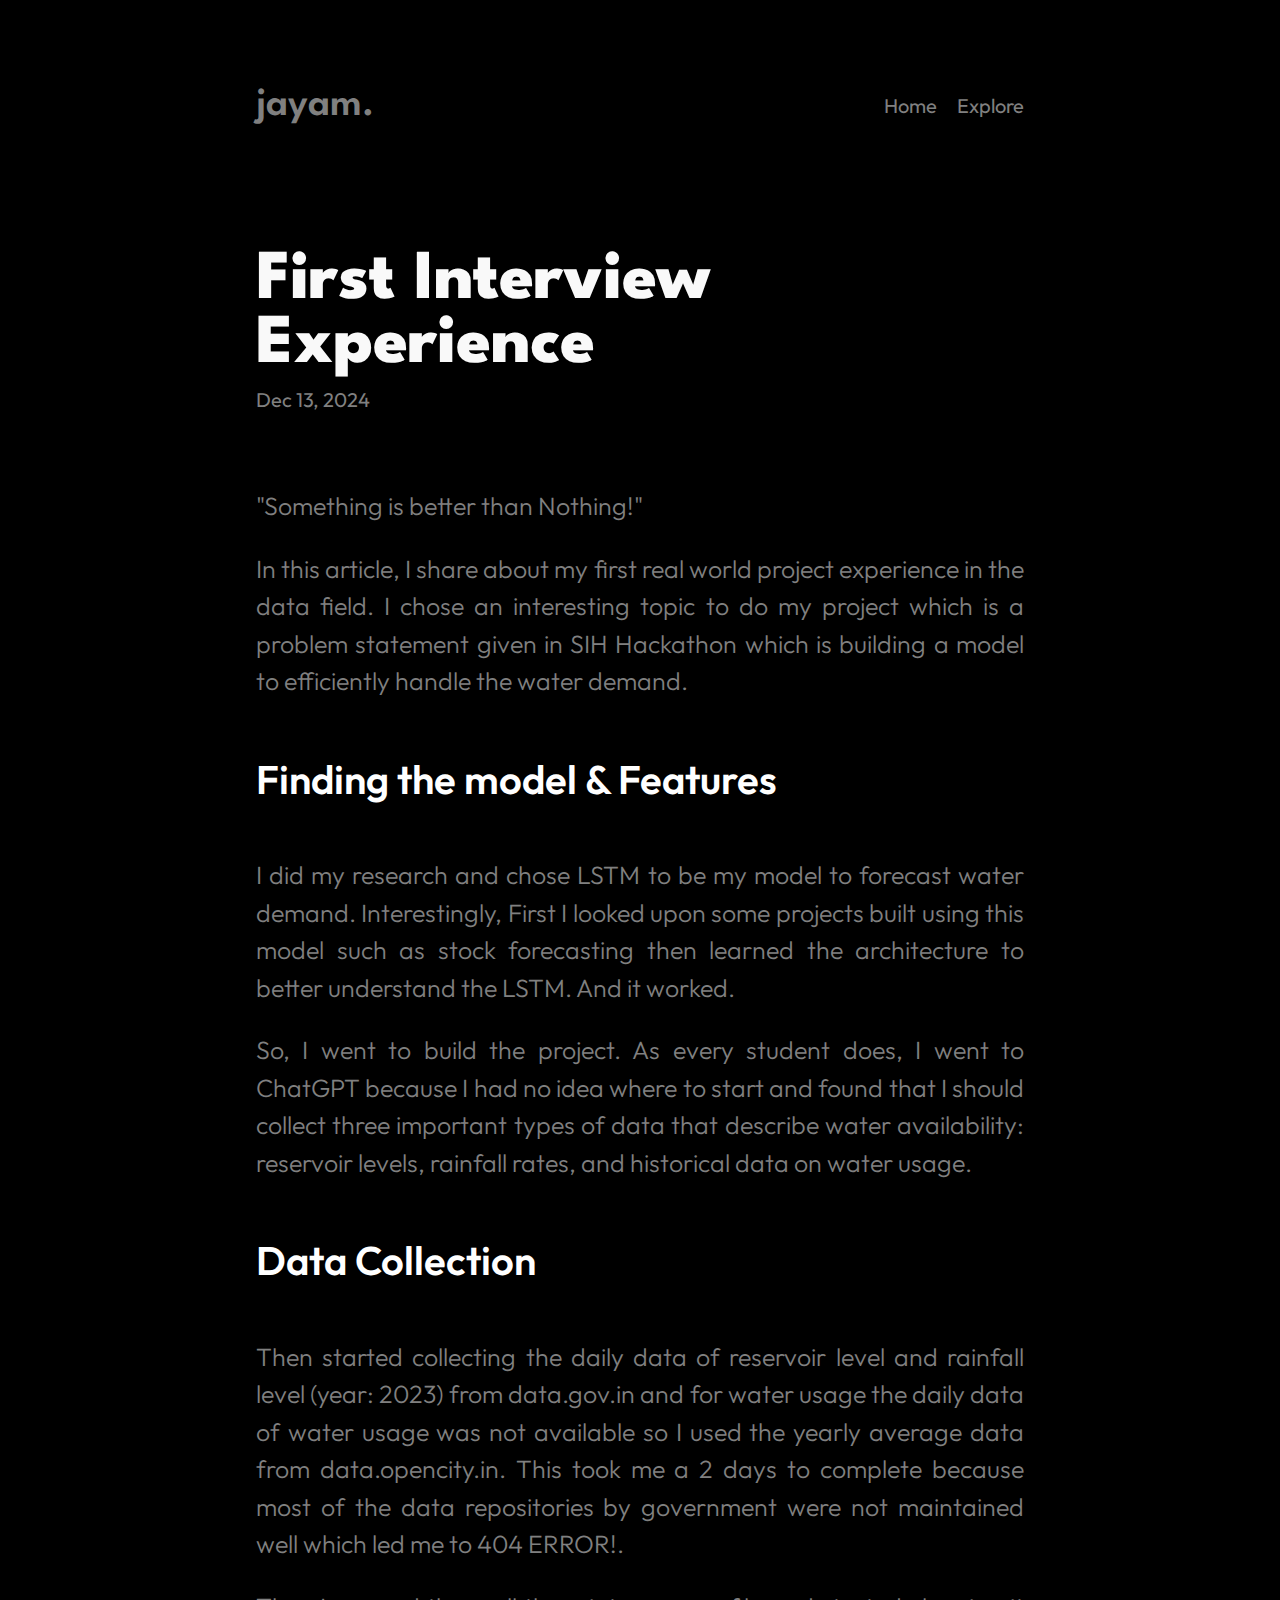
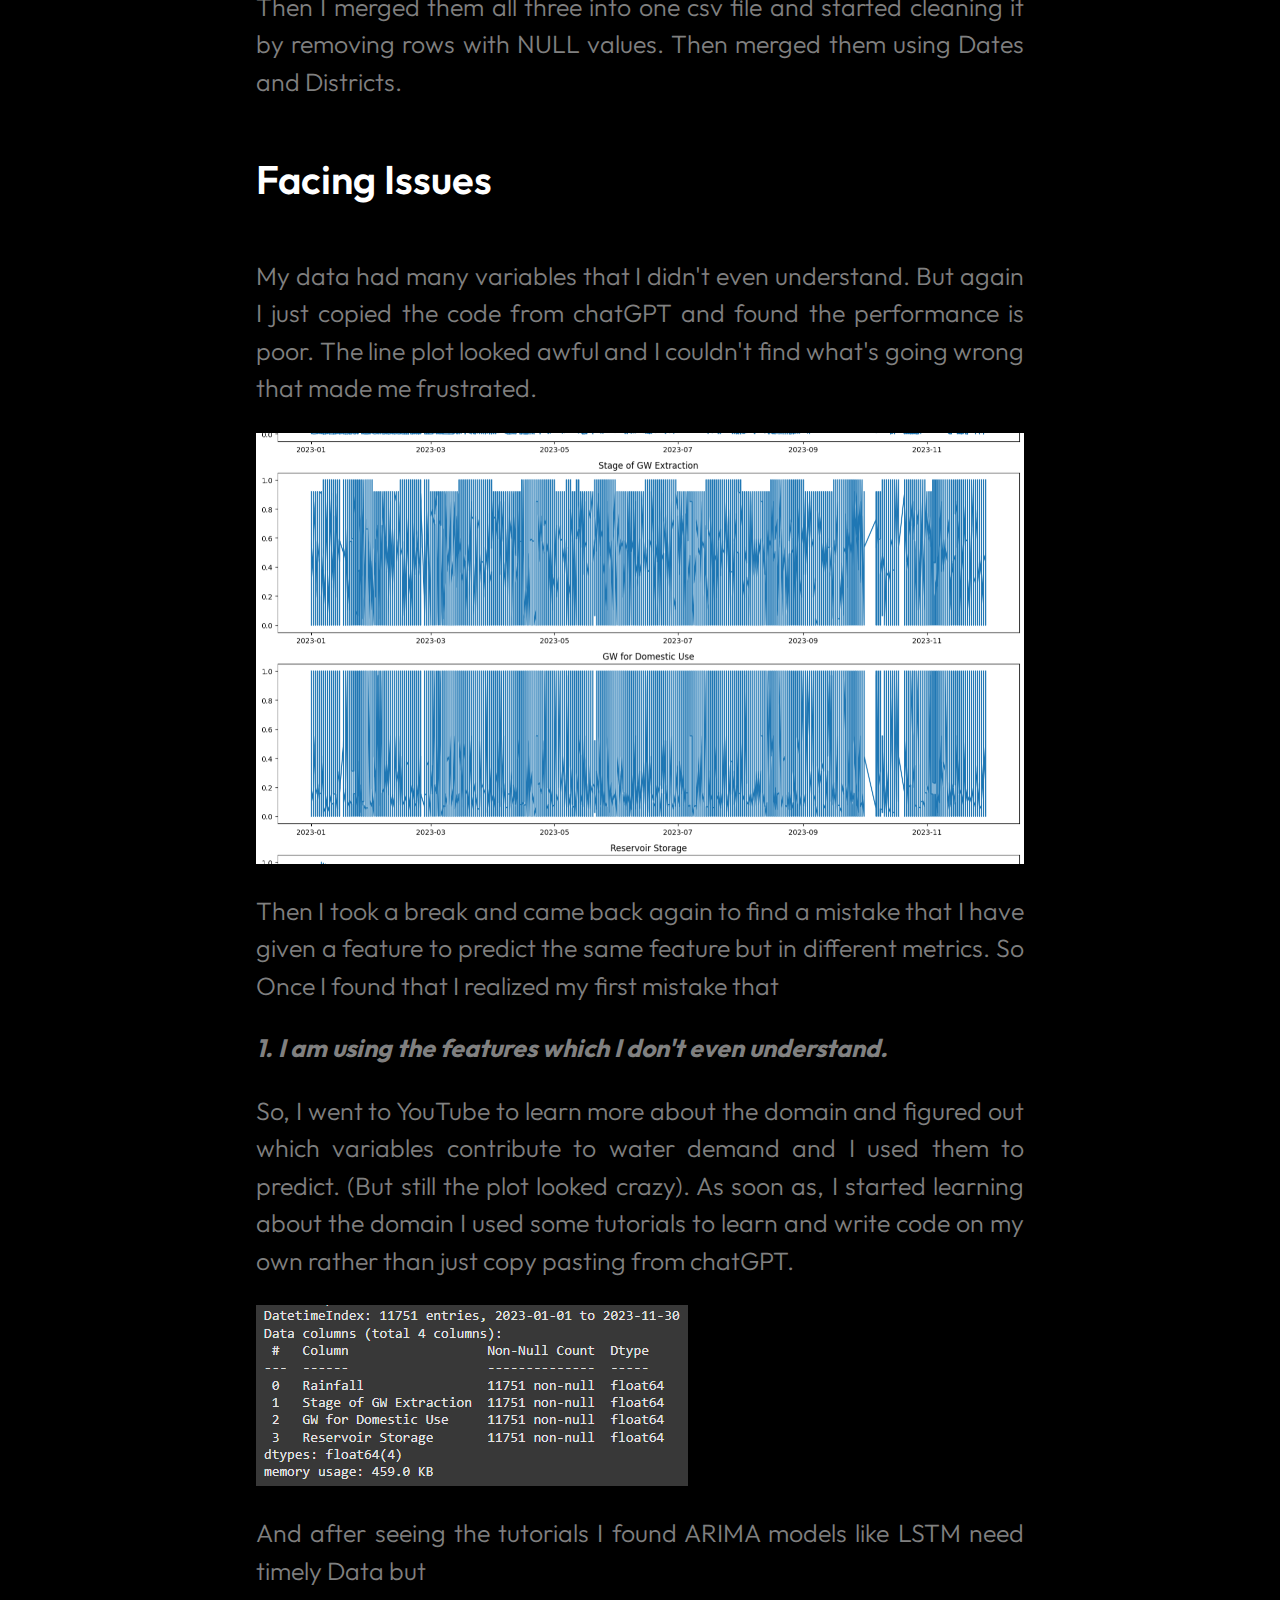
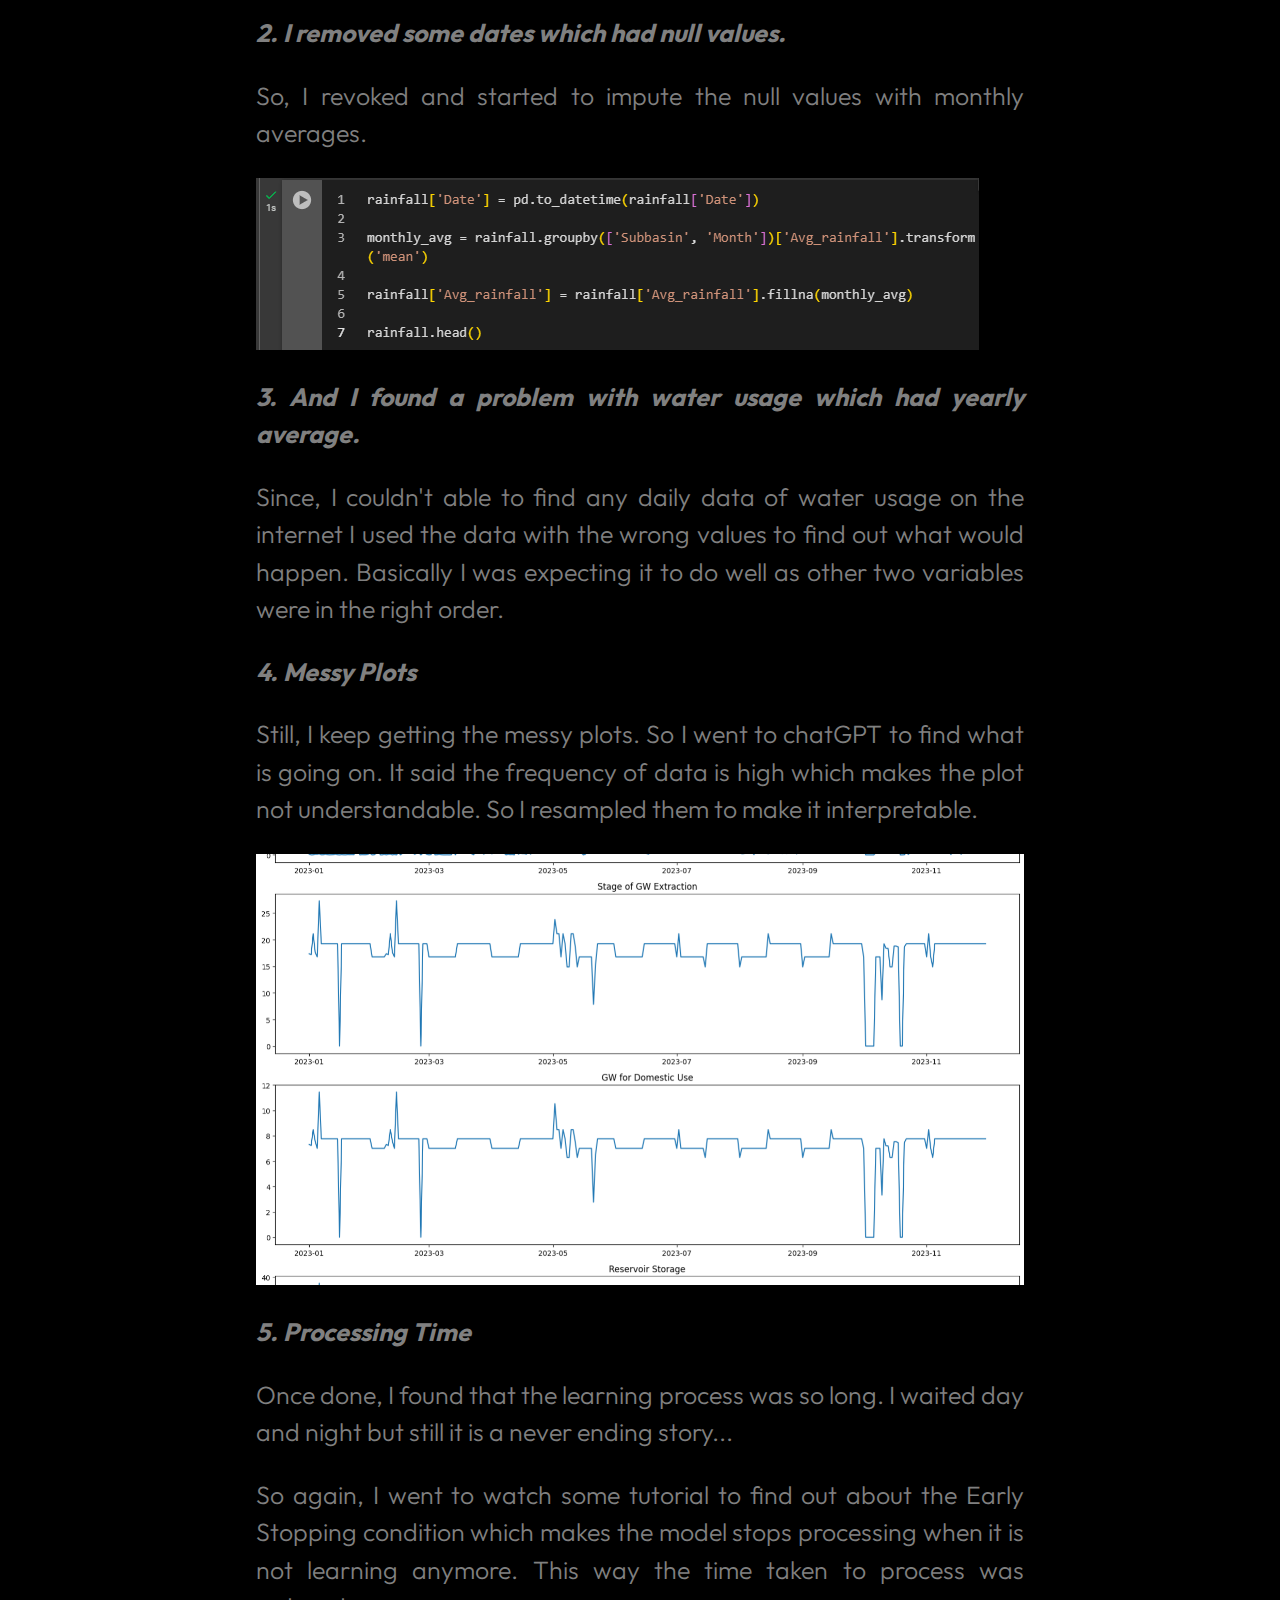
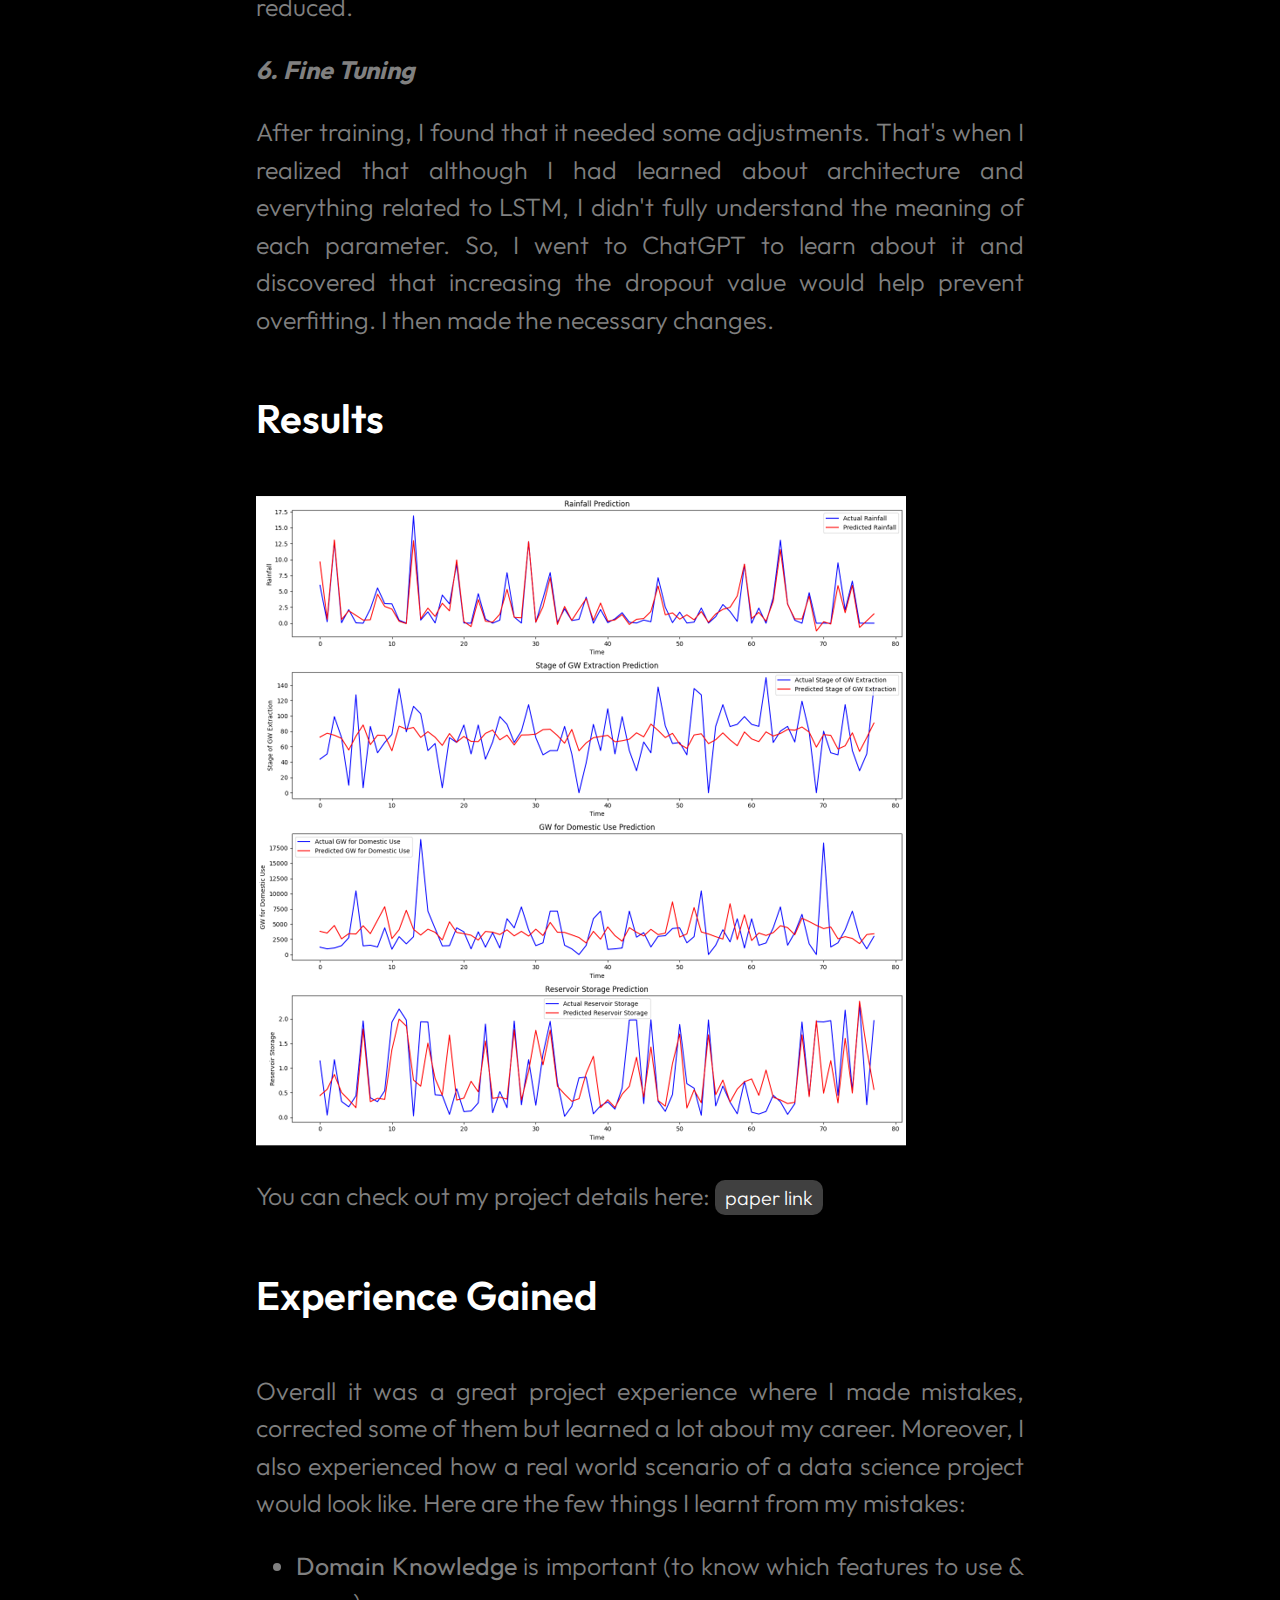
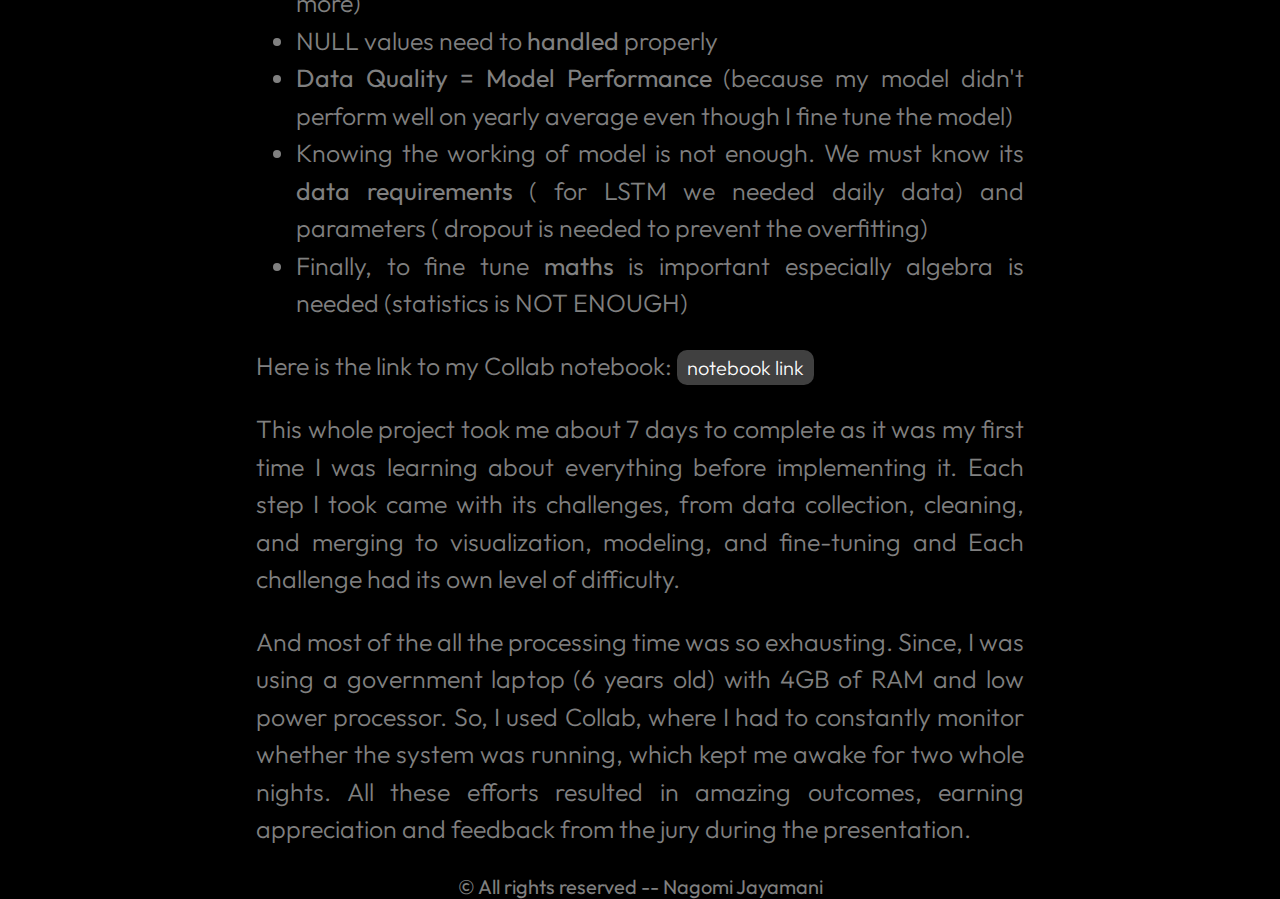
==== blog1.html @ cb50346b "blog site created with one blog" ====
<!DOCTYPE html>
<html lang="en">
  <head>
    <meta charset="UTF-8" />
    <meta http-equiv="X-UA-Compatible" content="IE=edge" />
    <meta name="viewport" content="width=device-width, initial-scale=1.0" />
    <title>Personal Blog</title>
    <link rel="stylesheet" href="blogstyle.css" />
    <link rel="preconnect" href="https://fonts.googleapis.com" />
    <link rel="preconnect" href="https://fonts.gstatic.com" crossorigin />
    <link
      href="https://fonts.googleapis.com/css2?family=League+Spartan:wght@100..900&display=swap"
      rel="stylesheet"
    />
    <link rel="preconnect" href="https://fonts.googleapis.com" />
    <link rel="preconnect" href="https://fonts.gstatic.com" crossorigin />
    <link
      href="https://fonts.googleapis.com/css2?family=Outfit:wght@100..900&display=swap"
      rel="stylesheet"
    />
  </head>
  <body>
    <!-- header -->
    <div class="head-container">
      <div class="head-logo">
        <p>jayam.</p>
      </div>
      <div class="head-nav">
        <div><a href="index.html">Home</a></div>
        <div><a href="#">Explore</a></div>
      </div>
    </div>
    <br />

    <!-- Hero Section -->
    <div class="hero-section">
      <div>
        <h3>First Interview Experience</h3>
        <h5>Dec 13, 2024</h5>
      </div>
    </div>

    <!-- blog content -->
    <div class="blog-content">
      <p>"Something is better than Nothing!"</p>
      <p>
        In this article, I share about my first real world project experience in
        the data field. I chose an interesting topic to do my project which is a
        problem statement given in SIH Hackathon which is building a model to
        efficiently handle the water demand.
      </p>
      <h4>Finding the model & Features</h4>
      <p>
        I did my research and chose LSTM to be my model to forecast water
        demand. Interestingly, First I looked upon some projects built using
        this model such as stock forecasting then learned the architecture to
        better understand the LSTM. And it worked.
      </p>
      <p>
        So, I went to build the project. As every student does, I went to
        ChatGPT because I had no idea where to start and found that I should
        collect three important types of data that describe water availability:
        reservoir levels, rainfall rates, and historical data on water usage.
      </p>
      <h4>Data Collection</h4>
      <p>
        Then started collecting the daily data of reservoir level and rainfall
        level (year: 2023) from data.gov.in and for water usage the daily data
        of water usage was not available so I used the yearly average data from
        data.opencity.in. This took me a 2 days to complete because most of the
        data repositories by government were not maintained well which led me to
        404 ERROR!.
      </p>
      <p>
        Then I merged them all three into one csv file and started cleaning it
        by removing rows with NULL values. Then merged them using Dates and
        Districts.
      </p>
      <h4>Facing Issues</h4>
      <p>
        My data had many variables that I didn't even understand. But again I
        just copied the code from chatGPT and found the performance is poor. The
        line plot looked awful and I couldn't find what's going wrong that made
        me frustrated.
      </p>
      <img src="Images/blog1-1.png" alt="Visualization of Data" />
      <p>
        Then I took a break and came back again to find a mistake that I have
        given a feature to predict the same feature but in different metrics. So
        Once I found that I realized my first mistake that
      </p>
      <p><i>1. I am using the features which I don't even understand.</i></p>
      <p>
        So, I went to YouTube to learn more about the domain and figured out
        which variables contribute to water demand and I used them to predict.
        (But still the plot looked crazy). As soon as, I started learning about
        the domain I used some tutorials to learn and write code on my own
        rather than just copy pasting from chatGPT.
      </p>
      <img src="Images/blog1-2.png" alt="Variables Chosen" />
      <p>
        And after seeing the tutorials I found ARIMA models like LSTM need
        timely Data but
      </p>
      <p><i>2. I removed some dates which had null values.</i></p>
      <p>
        So, I revoked and started to impute the null values with monthly
        averages.
      </p>
      <img src="Images/blog1-3.png" alt="Imputing the null values" />
      <p>
        <i
          >3. And I found a problem with water usage which had yearly average.
        </i>
      </p>
      <p>
        Since, I couldn't able to find any daily data of water usage on the
        internet I used the data with the wrong values to find out what would
        happen. Basically I was expecting it to do well as other two variables
        were in the right order.
      </p>
      <p><i>4. Messy Plots</i></p>
      <p>
        Still, I keep getting the messy plots. So I went to chatGPT to find what
        is going on. It said the frequency of data is high which makes the plot
        not understandable. So I resampled them to make it interpretable.
      </p>
      <img src="Images/blog1-4.png" alt="Visualization after resampling" />
      <p><i>5. Processing Time</i></p>
      <p>
        Once done, I found that the learning process was so long. I waited day
        and night but still it is a never ending story...
      </p>
      <p>
        So again, I went to watch some tutorial to find out about the Early
        Stopping condition which makes the model stops processing when it is not
        learning anymore. This way the time taken to process was reduced.
      </p>
      <p><i>6. Fine Tuning</i></p>
      <p>
        After training, I found that it needed some adjustments. That's when I
        realized that although I had learned about architecture and everything
        related to LSTM, I didn't fully understand the meaning of each
        parameter. So, I went to ChatGPT to learn about it and discovered that
        increasing the dropout value would help prevent overfitting. I then made
        the necessary changes.
      </p>
      <h4>Results</h4>
      <img
        src="Images/blog1-5.png"
        alt="Final Visualization of Predicted vs Actual values"
      />
      <p>
        You can check out my project details here:
        <a
          href="https://docs.google.com/document/d/1LUvqaOyDRsD4XnsKpf3Jtbsvpgd3QElW/edit?usp=drivesdk&ouid=116672525624405574901&rtpof=true&sd=true"
          >paper link</a
        >
      </p>
      <h4>Experience Gained</h4>
      <p>
        Overall it was a great project experience where I made mistakes,
        corrected some of them but learned a lot about my career. Moreover, I
        also experienced how a real world scenario of a data science project
        would look like. Here are the few things I learnt from my mistakes:
      </p>
      <ul>
        <li>
          <b>Domain Knowledge</b> is important (to know which features to use &
          more)
        </li>
        <li>NULL values need to <b>handled</b> properly</li>
        <li>
          <b>Data Quality = Model Performance</b> (because my model didn't
          perform well on yearly average even though I fine tune the model)
        </li>
        <li>
          Knowing the working of model is not enough. We must know its
          <b>data requirements</b> ( for LSTM we needed daily data) and
          parameters ( dropout is needed to prevent the overfitting)
        </li>
        <li>
          Finally, to fine tune <b>maths</b> is important especially algebra is
          needed (statistics is NOT ENOUGH)
        </li>
      </ul>
      <p>
        Here is the link to my Collab notebook:
        <a
          href="https://colab.research.google.com/drive/1l26h5JBRYJVJGTUxDxJNHChWYraMZCLe?usp=sharing"
          >notebook link</a
        >
      </p>
      <p>
        This whole project took me about 7 days to complete as it was my first
        time I was learning about everything before implementing it. Each step I
        took came with its challenges, from data collection, cleaning, and
        merging to visualization, modeling, and fine-tuning and Each challenge
        had its own level of difficulty.
      </p>
      <p>
        And most of the all the processing time was so exhausting. Since, I was
        using a government laptop (6 years old) with 4GB of RAM and low power
        processor. So, I used Collab, where I had to constantly monitor whether
        the system was running, which kept me awake for two whole nights. All
        these efforts resulted in amazing outcomes, earning appreciation and
        feedback from the jury during the presentation.
      </p>
    </div>
    <footer>
      <p>&copy; All rights reserved -- Nagomi Jayamani</p>
    </footer>
  </body>
</html>
---- blogstyle.css ----
body {
  margin: 0;
  padding: 3% 20%;
  background-color: black;
  height: 100vh;
  color: white;
  font-family: Outfit, Arial, Helvetica, sans-serif;
}

/* header */

.head-logo {
  font-family: "League Spartan";
  font-size: 40px;
  font-weight: 600;
  color: grey;
}

.head-container {
  display: flex;
  justify-content: space-between;
  align-items: center;
  height: 15%;
}

.head-nav {
  display: flex;
  gap: 20px;
}

.head-nav a {
  text-decoration: none;
  color: grey;
  font-size: 20px;
}

.head-nav a:hover {
  color: rgba(255, 255, 255, 0.978);
}

@media (max-width: 780px) {
  body {
    padding: 1% 2%;
  }
  .head-logo {
    font-size: 30px;
    font-weight: 500;
  }
  .head-nav {
    gap: 15px;
  }
  .head-nav a {
    font-size: 18px;
  }
}
/* hero section */

.hero-section {
  height: 30%;
  display: flex;
  align-items: center;
}

.hero-section h3 {
  color: rgba(255, 255, 255, 0.978);
  font-family: "League Spartan";
  font-size: 70px;
  padding-top: 5%;
  font-weight: 800;
  margin: 0;
}

.hero-section h5 {
  margin-top: 10px;
  font-weight: 400;
  font-size: 20px;
  color: grey;
}

@media (max-width: 780px) {
  .hero-section h3 {
    font-size: 50px;
    font-weight: 700;
  }
  .hero-section h5 {
    font-size: 15px;
  }
}

/* content section */

.blog-content p {
  color: grey;
  text-align: justify;
  font-size: 25px;
  font-weight: 300;
  line-height: 1.5em;
}

.blog-content li {
  color: grey;
  text-align: justify;
  font-size: 25px;
  font-weight: 300;
  line-height: 1.5em;
}

.blog-content h4 {
  font-size: 40px;
  font-weight: 580;
}

.blog-content img {
  max-width: 100%;
}

.blog-content a {
  background-color: rgba(128, 128, 128, 0.5);
  border-radius: 10px;
  color: rgba(255, 255, 255, 0.978);
  padding: 5px 10px;
  text-decoration: none;
  font-size: 20px;
}

.blog-content i {
  font-weight: 700;
}

@media (max-width: 780px) {
  .blog-content p,
  .blog-content li {
    font-size: 18px;
  }
  .blog-content h4 {
    font-size: 20px;
    font-weight: 350;
  }
  .blog-content a {
    font-size: 15px;
  }
}

/* footer section */
footer {
  text-align: center;
  color: grey;
  margin-bottom: 20px;
  margin-top: 20px;
  font-size: 20px;
}

@media (max-width: 780px) {
  footer {
    font-size: 18px;
    font-weight: 200;
  }
}
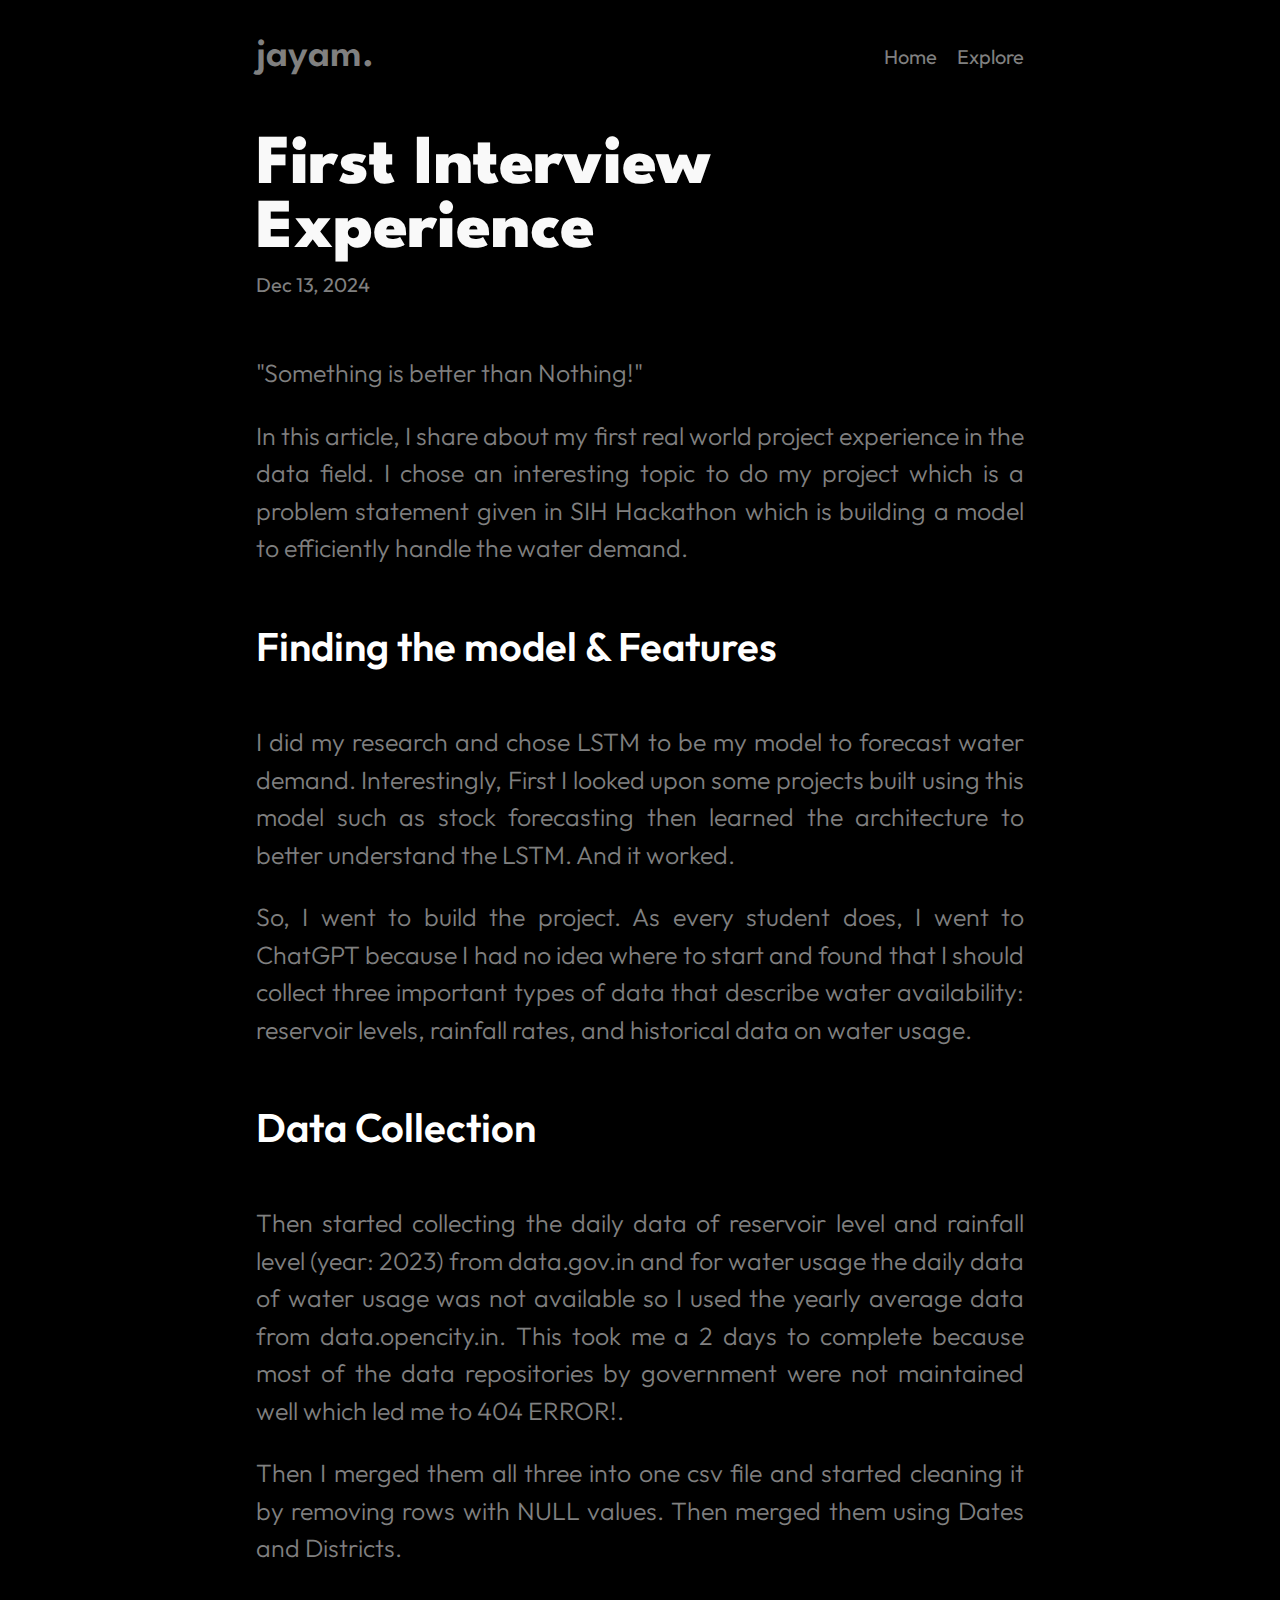
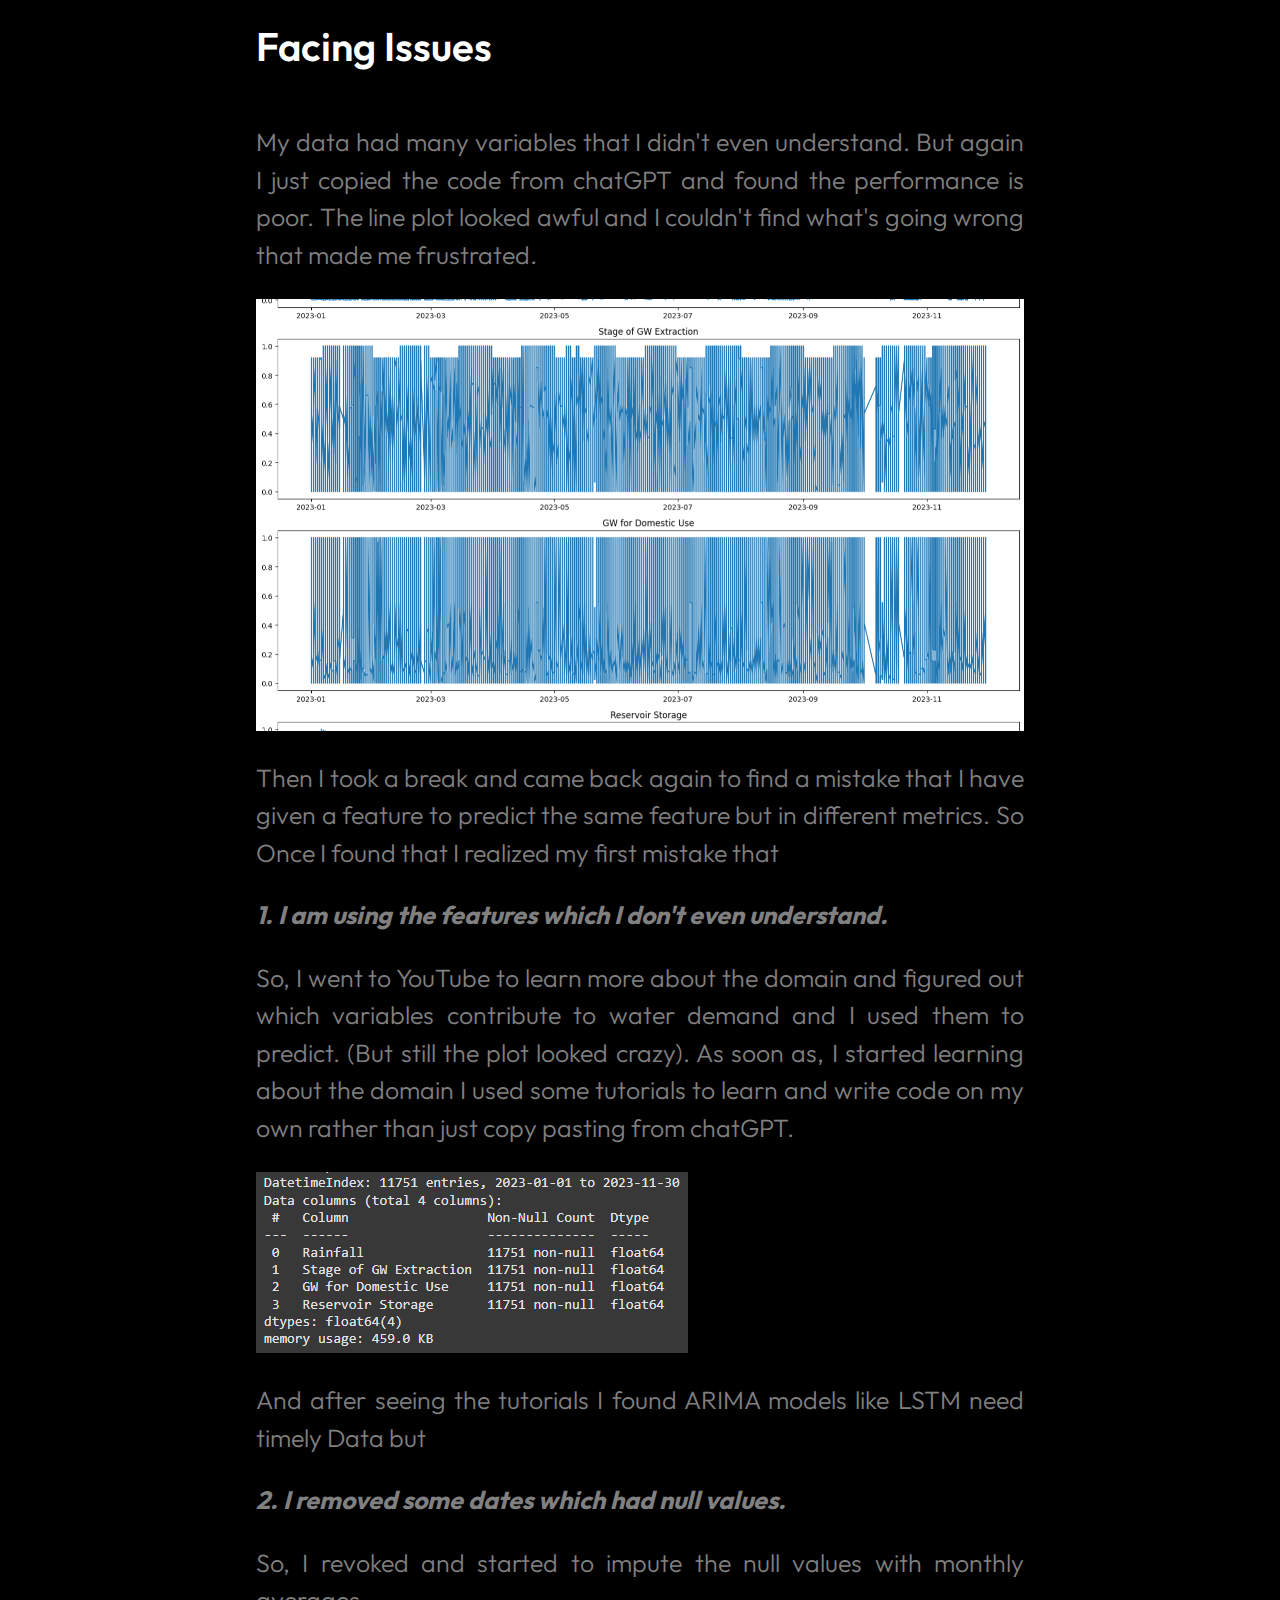
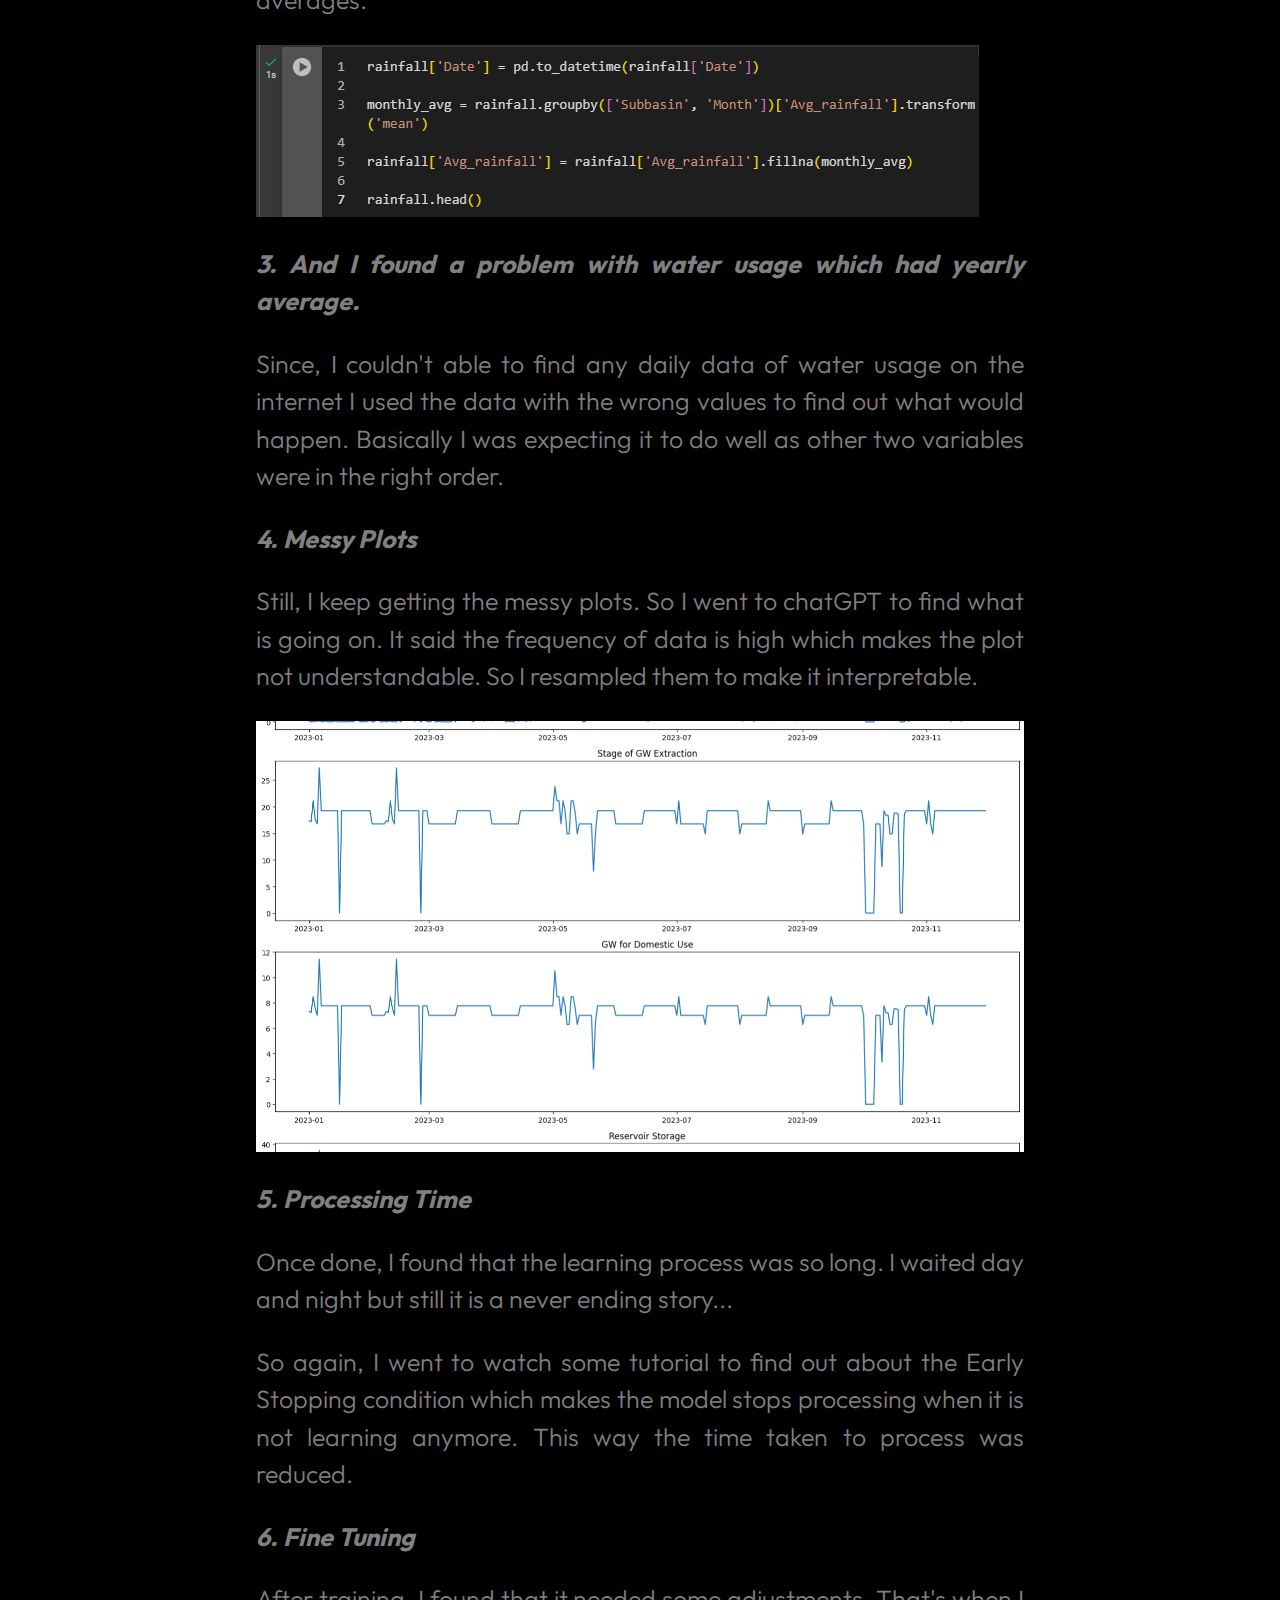
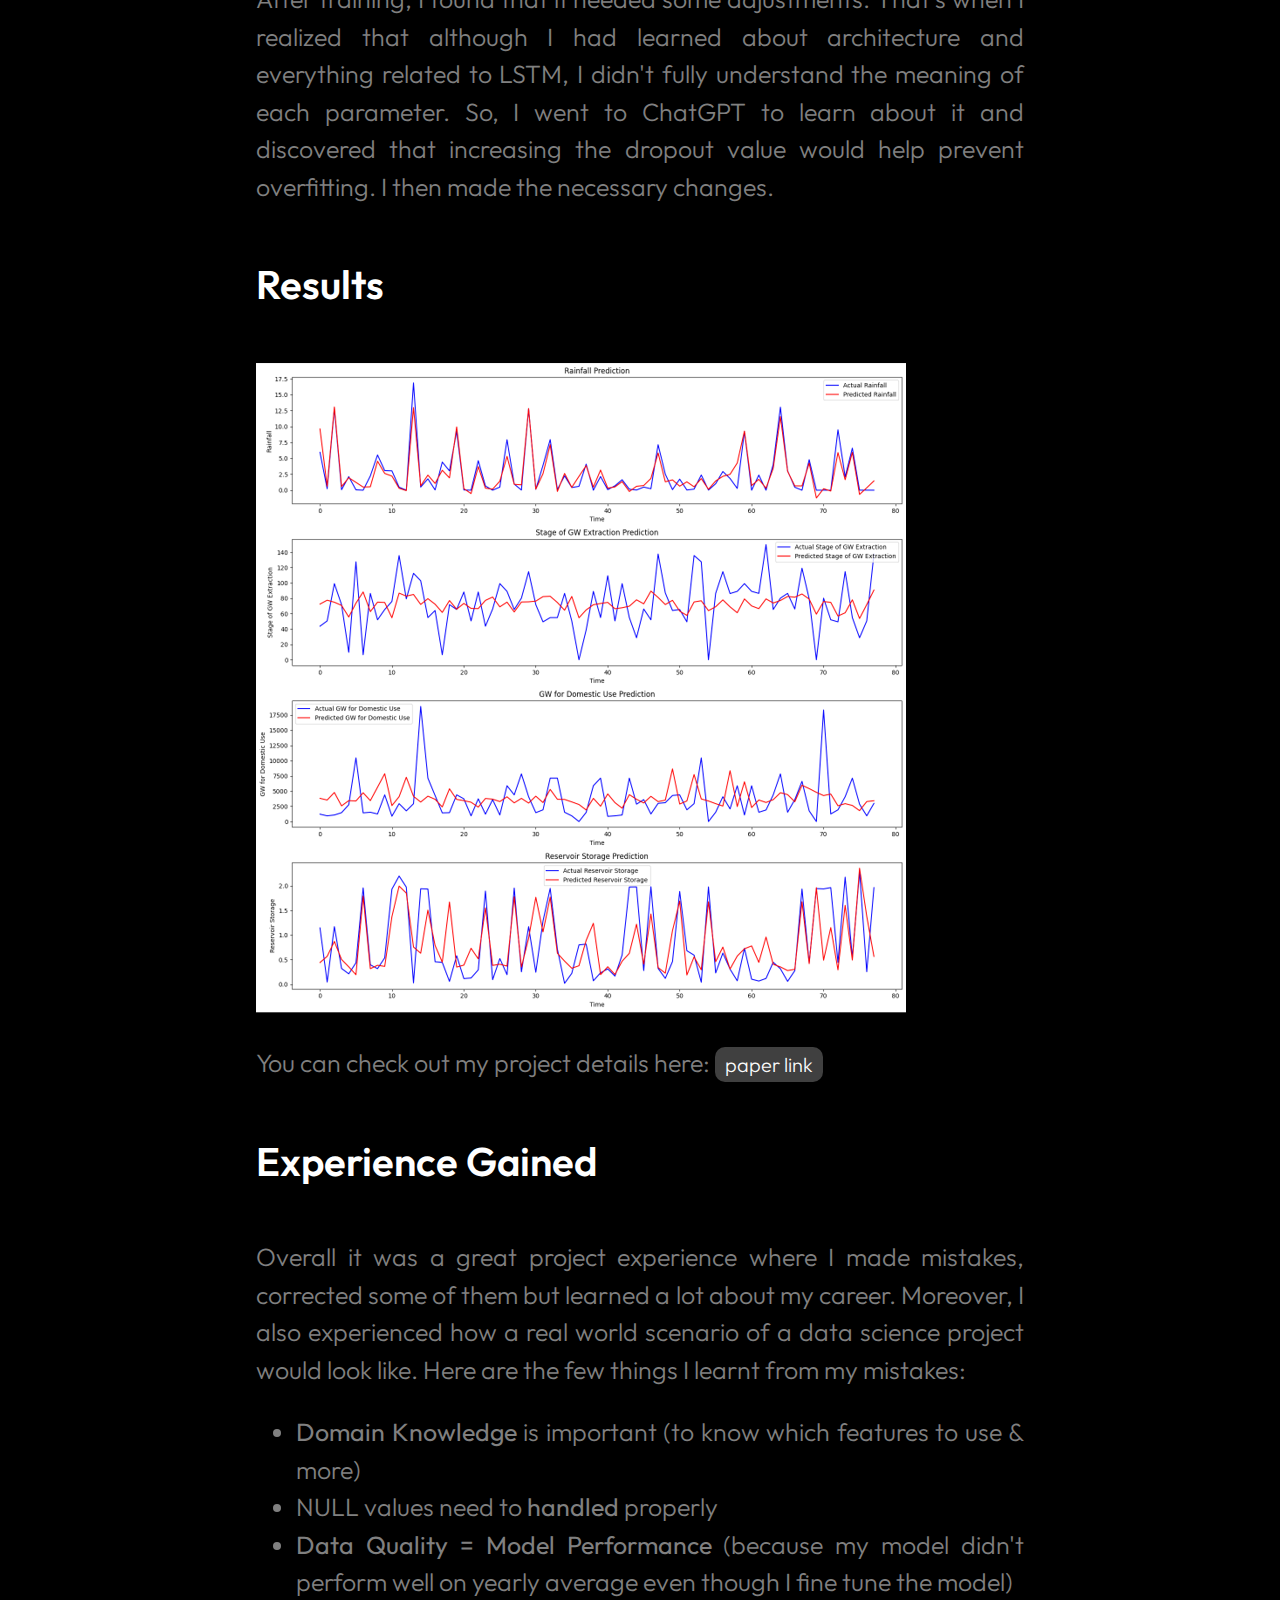
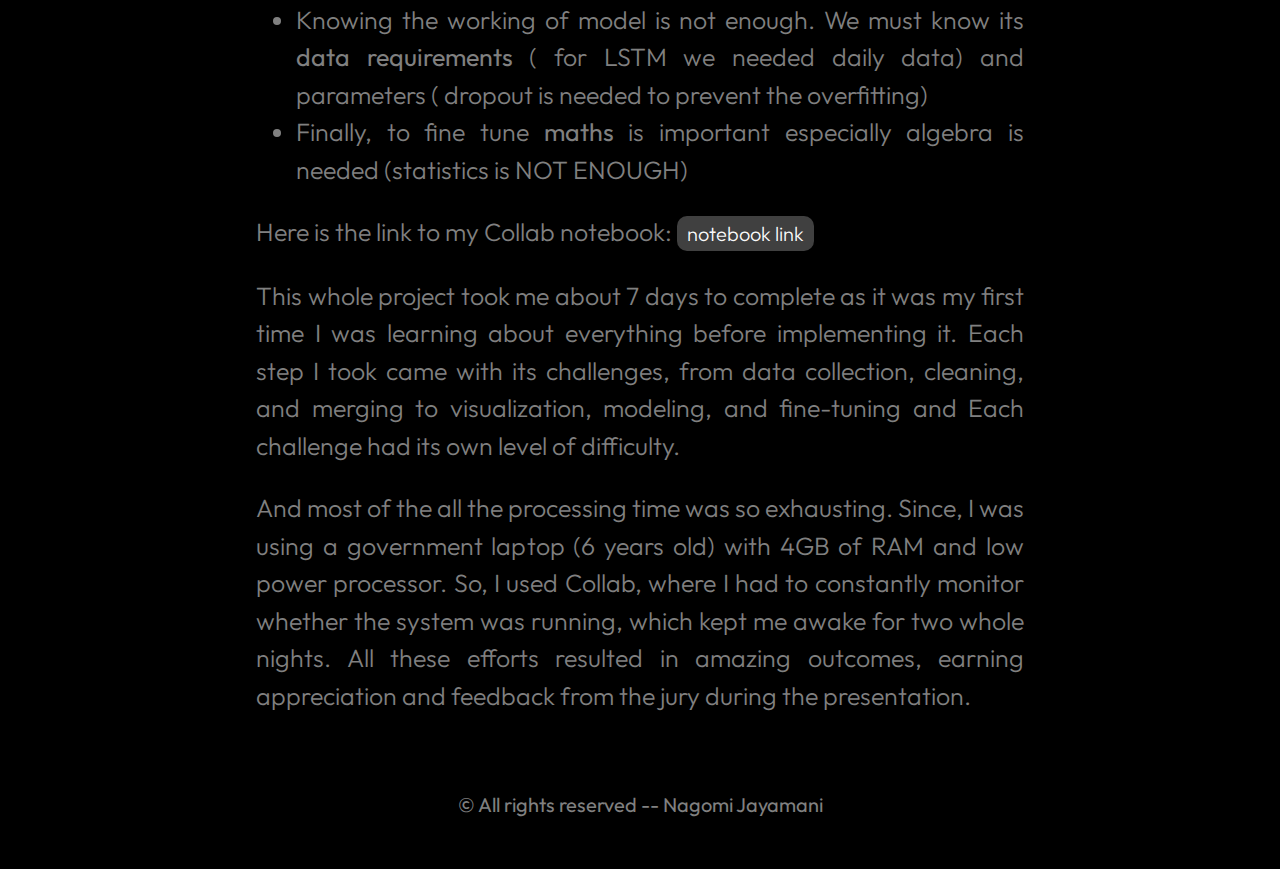
==== commit 3cc3a5ab: "Made Responsive" ====
--- a/blog1.html
+++ b/blog1.html
@@ -23,7 +23,7 @@
     <!-- header -->
     <div class="head-container">
       <div class="head-logo">
-        <p>jayam.</p>
+        <a href="index.html">jayam.</a>
       </div>
       <div class="head-nav">
         <div><a href="index.html">Home</a></div>
--- a/blogstyle.css
+++ b/blogstyle.css
@@ -5,22 +5,28 @@
   height: 100vh;
   color: white;
   font-family: Outfit, Arial, Helvetica, sans-serif;
+  overflow-x: hidden;
 }
 
 /* header */
 
-.head-logo {
+.head-logo a {
+  text-decoration: none;
   font-family: "League Spartan";
   font-size: 40px;
   font-weight: 600;
   color: grey;
 }
 
+.head-logo:hover a {
+  color: rgba(255, 255, 255, 0.978);
+}
+
 .head-container {
   display: flex;
   justify-content: space-between;
   align-items: center;
-  height: 15%;
+  height: auto;
 }
 
 .head-nav {
@@ -53,10 +59,11 @@
     font-size: 18px;
   }
 }
+
 /* hero section */
 
 .hero-section {
-  height: 30%;
+  height: auto;
   display: flex;
   align-items: center;
 }
@@ -148,6 +155,7 @@
   margin-bottom: 20px;
   margin-top: 20px;
   font-size: 20px;
+  padding: 2rem;
 }
 
 @media (max-width: 780px) {
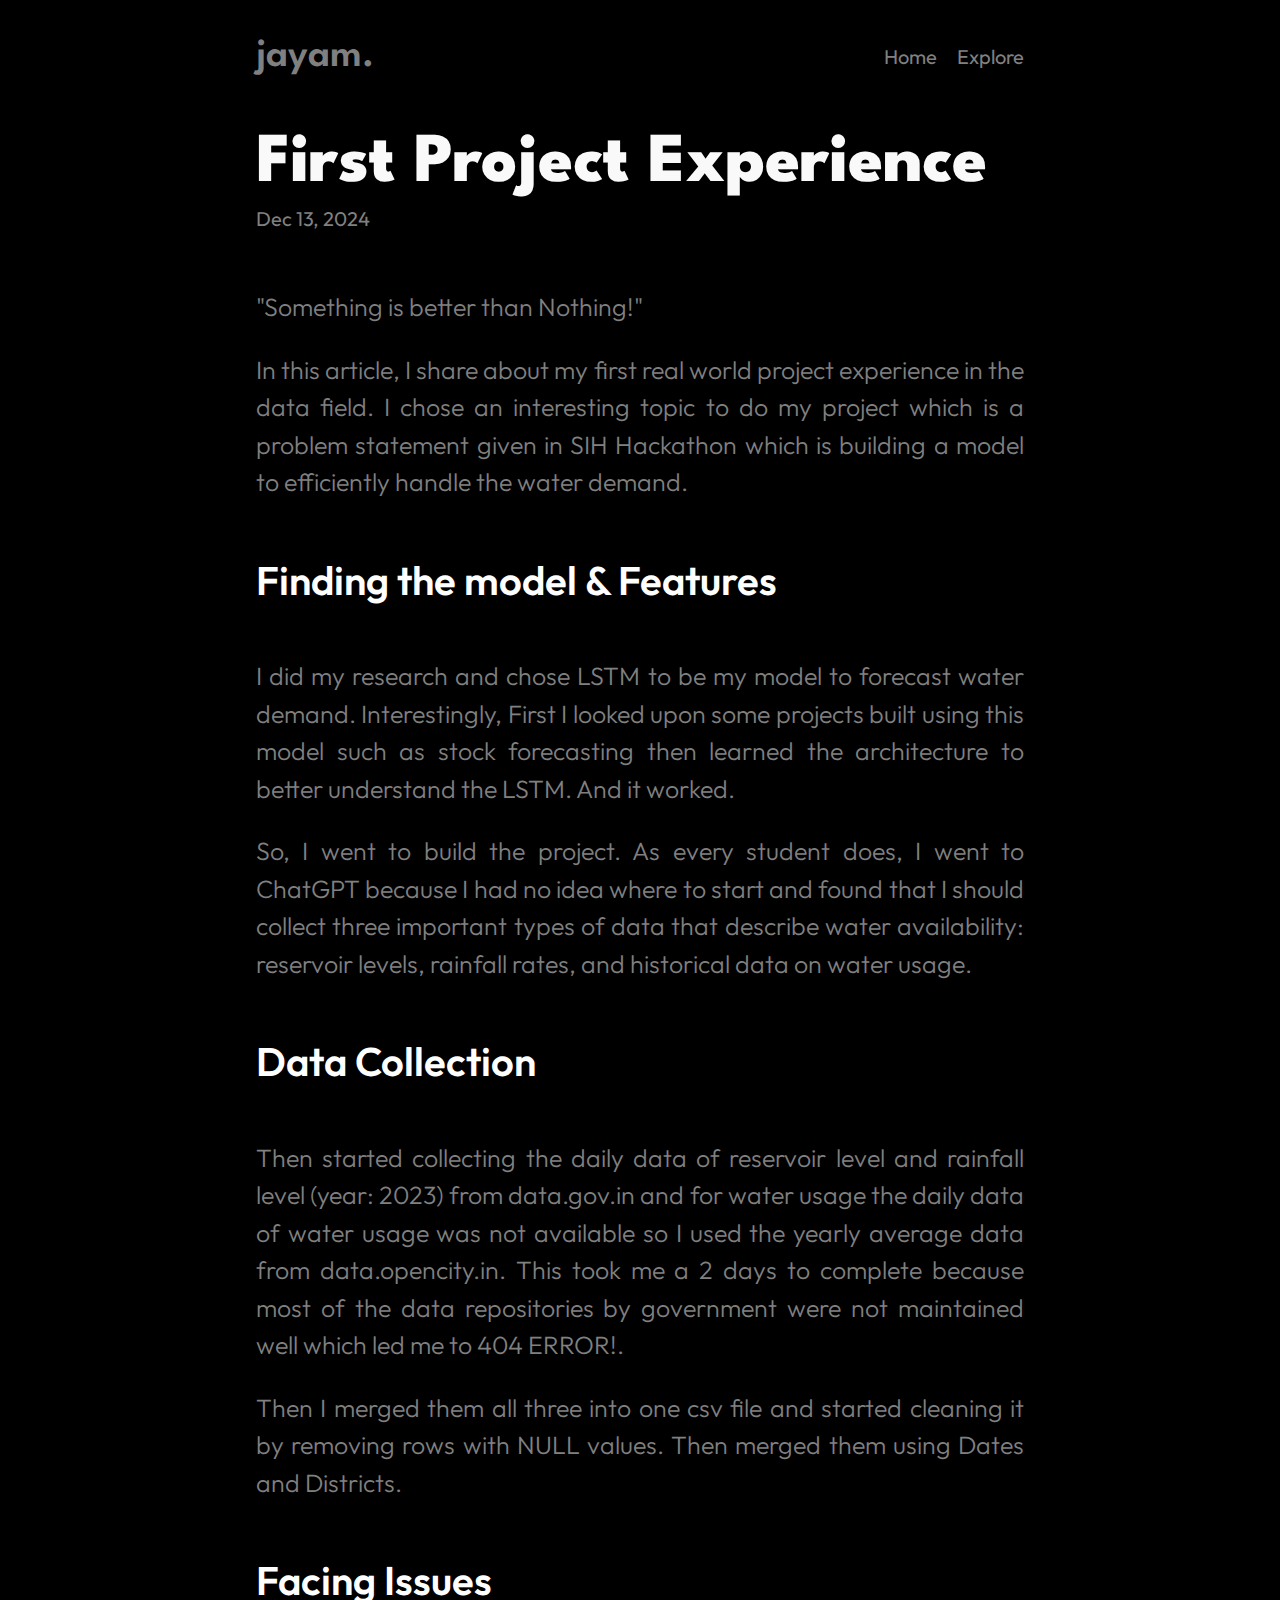
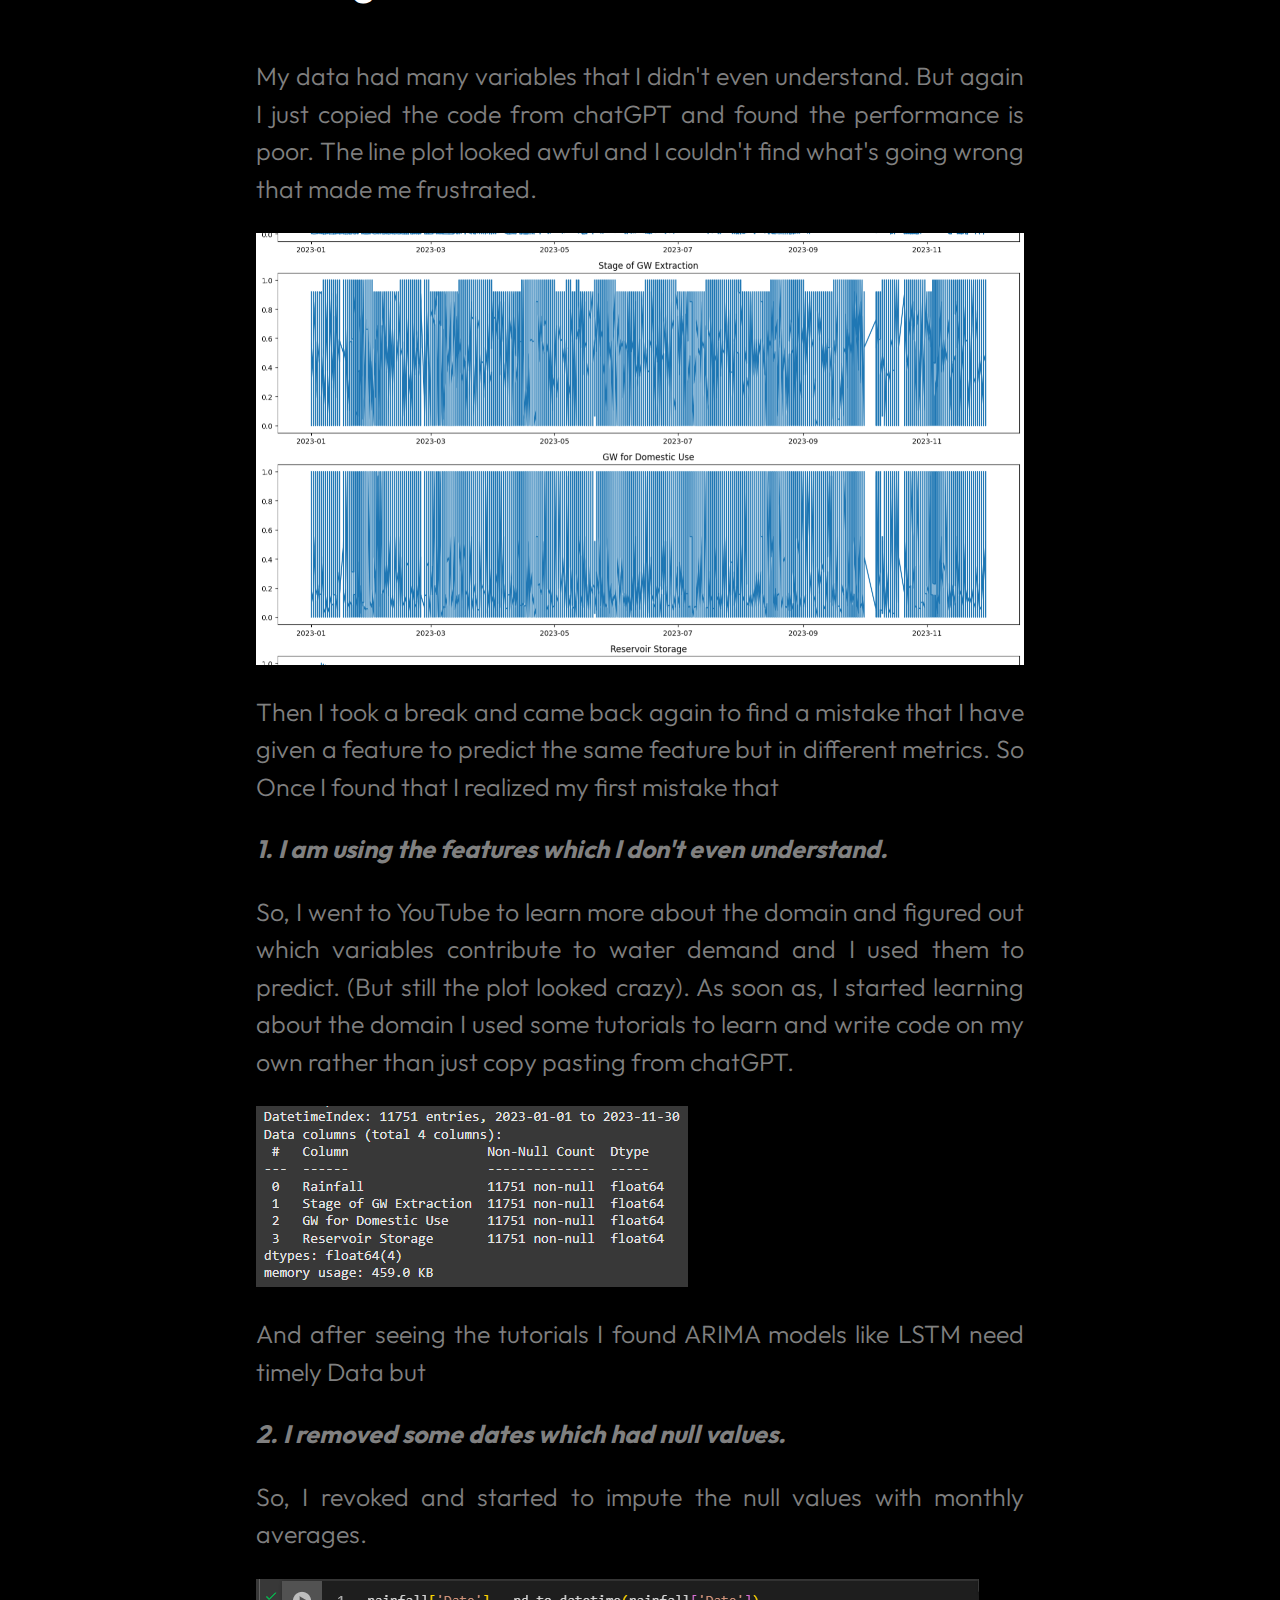
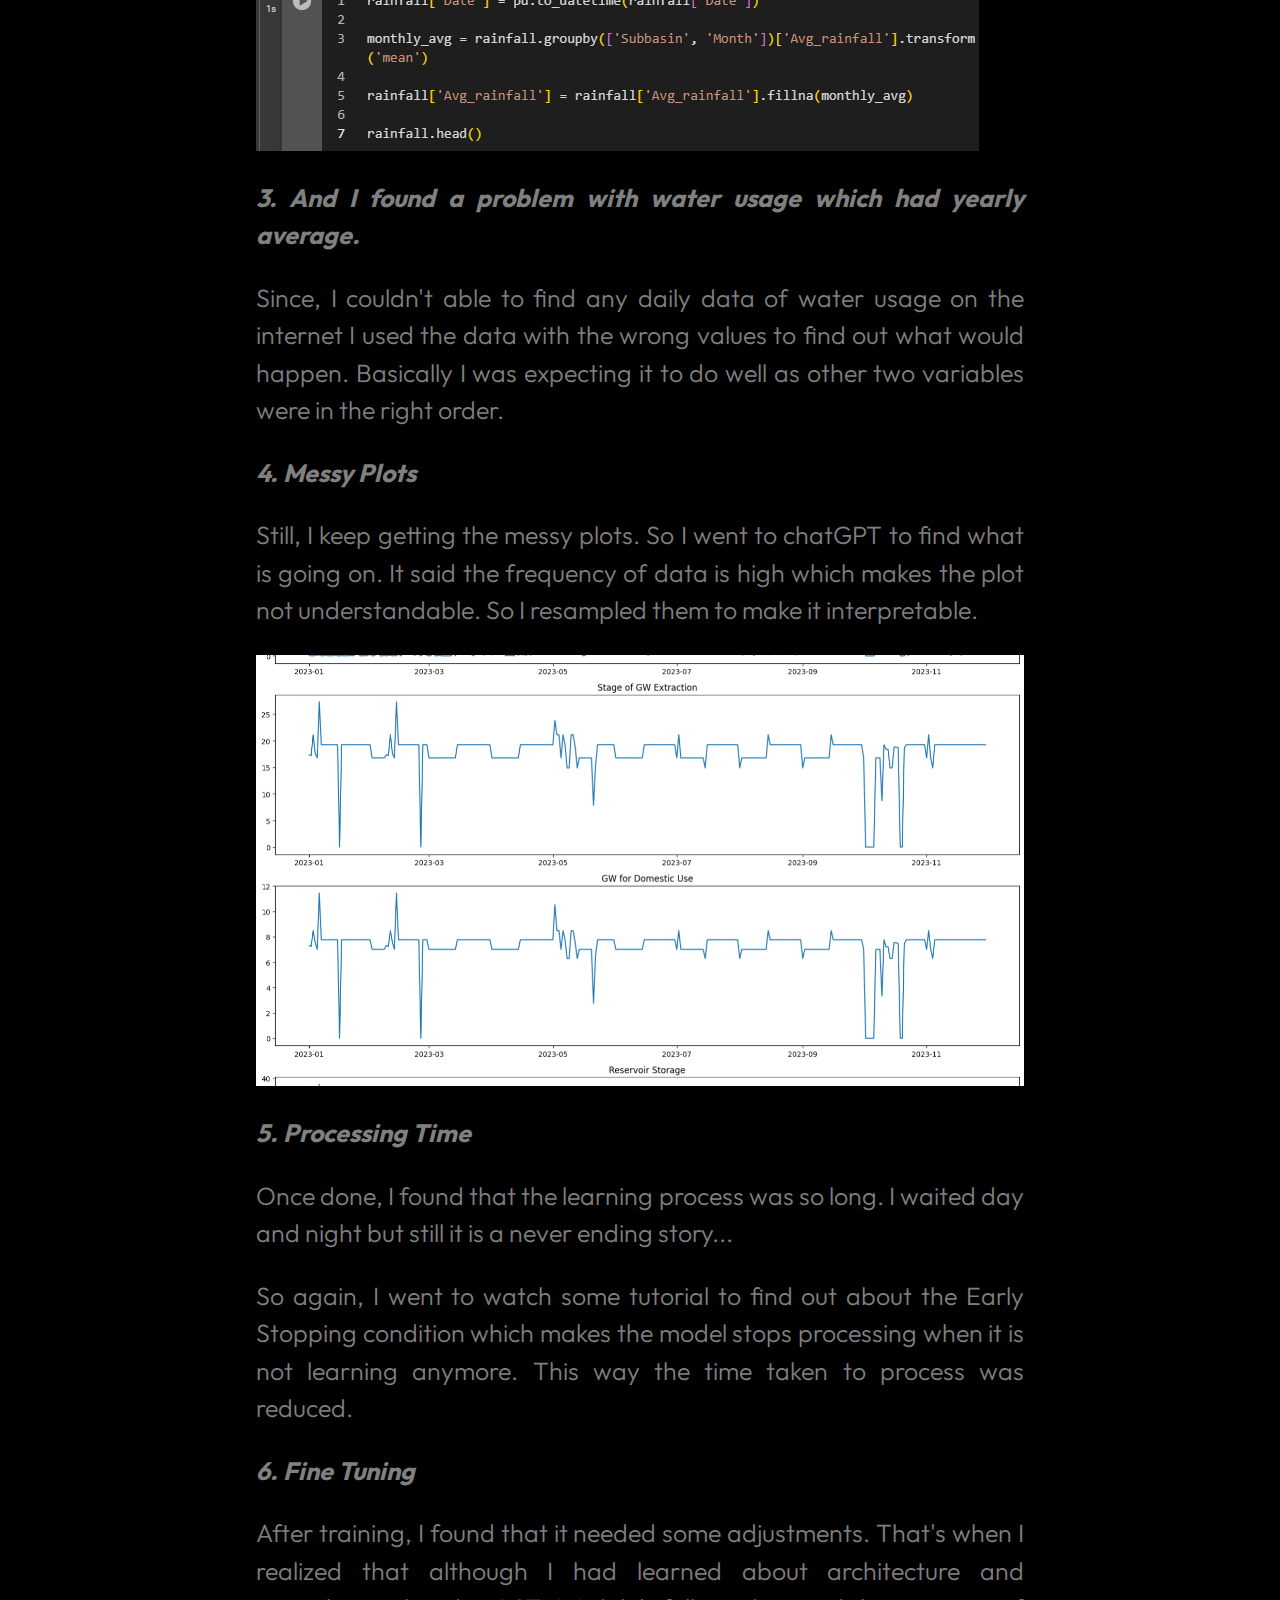
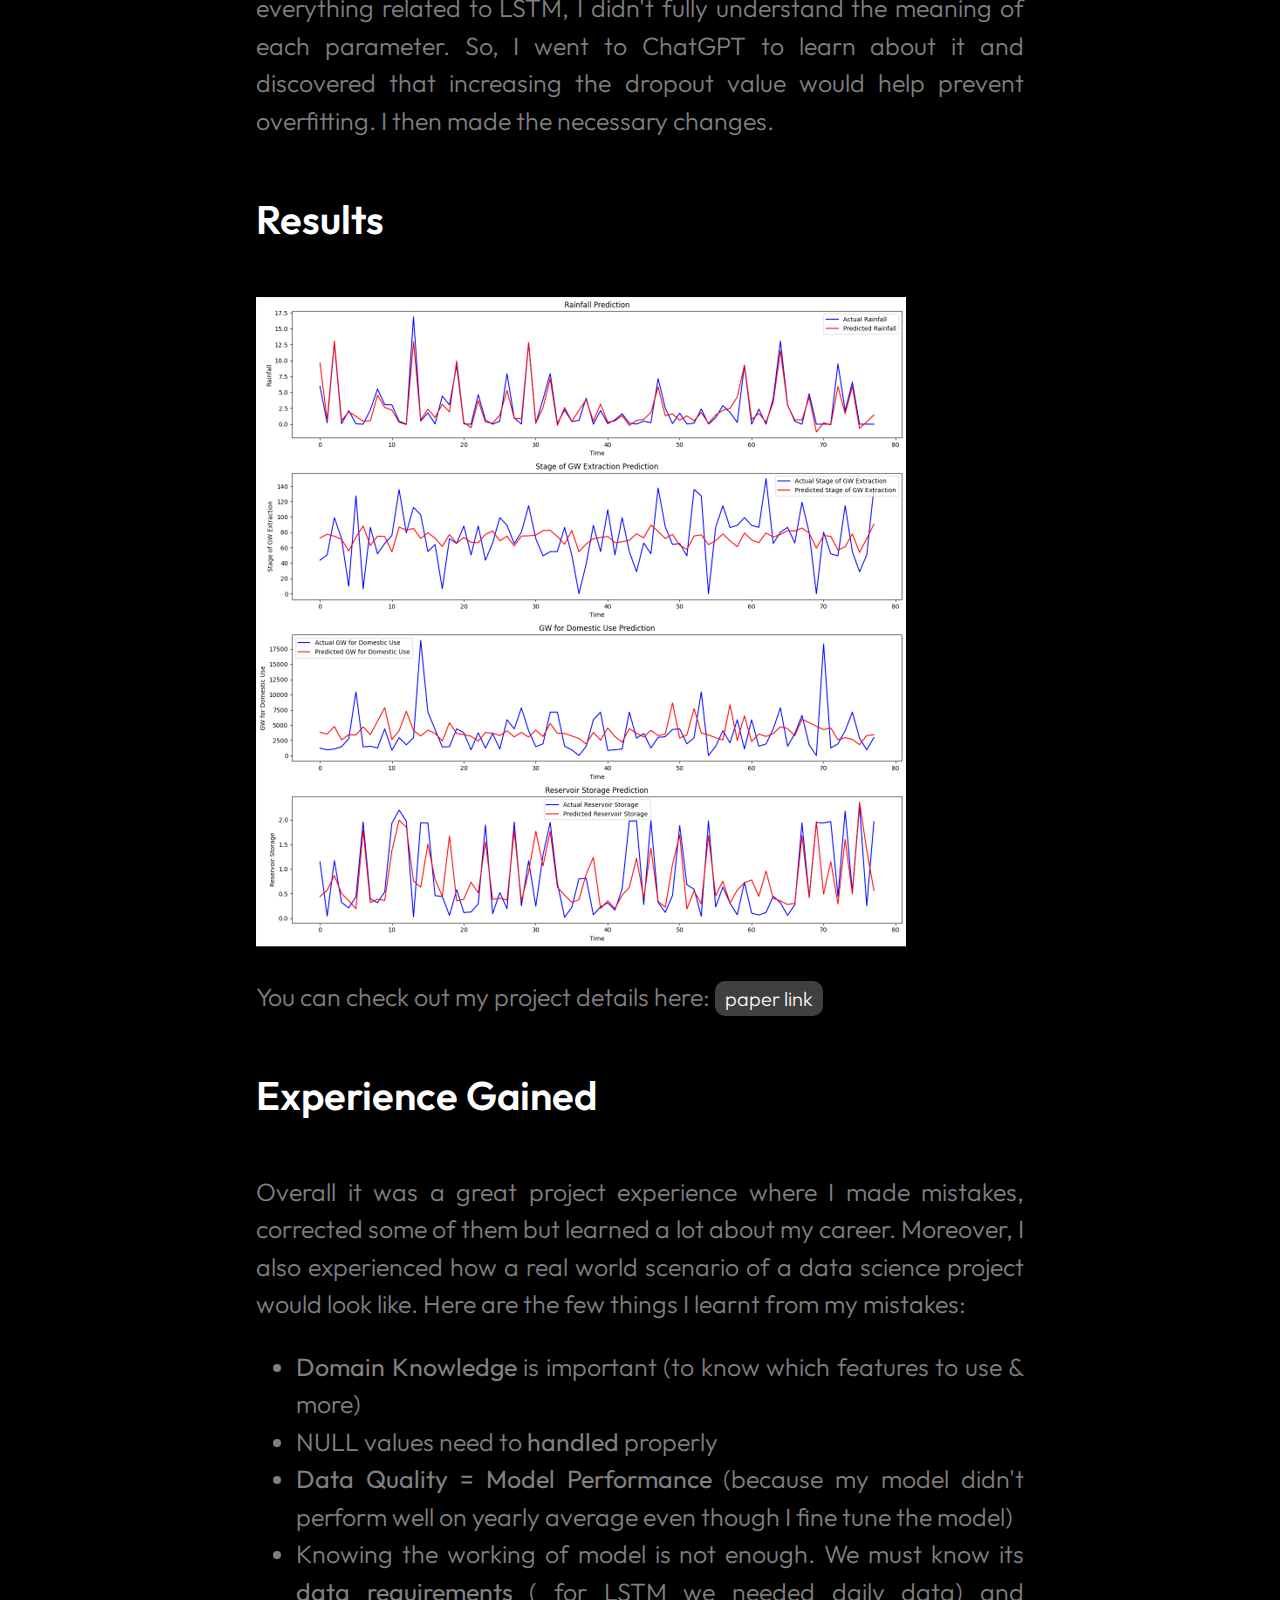
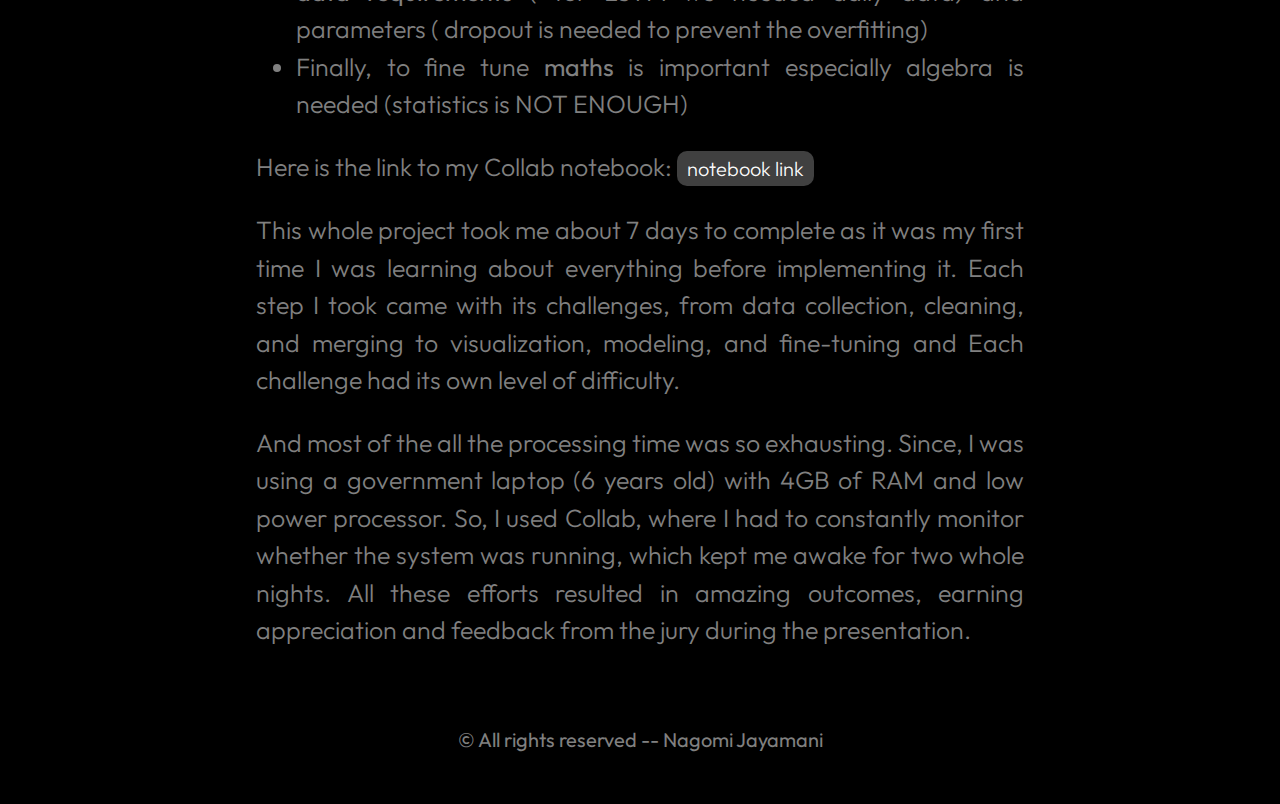
==== commit 69a3fe5a: ""Interview" to "Project"" ====
--- a/blog1.html
+++ b/blog1.html
@@ -35,7 +35,7 @@
     <!-- Hero Section -->
     <div class="hero-section">
       <div>
-        <h3>First Interview Experience</h3>
+        <h3>First Project Experience</h3>
         <h5>Dec 13, 2024</h5>
       </div>
     </div>
